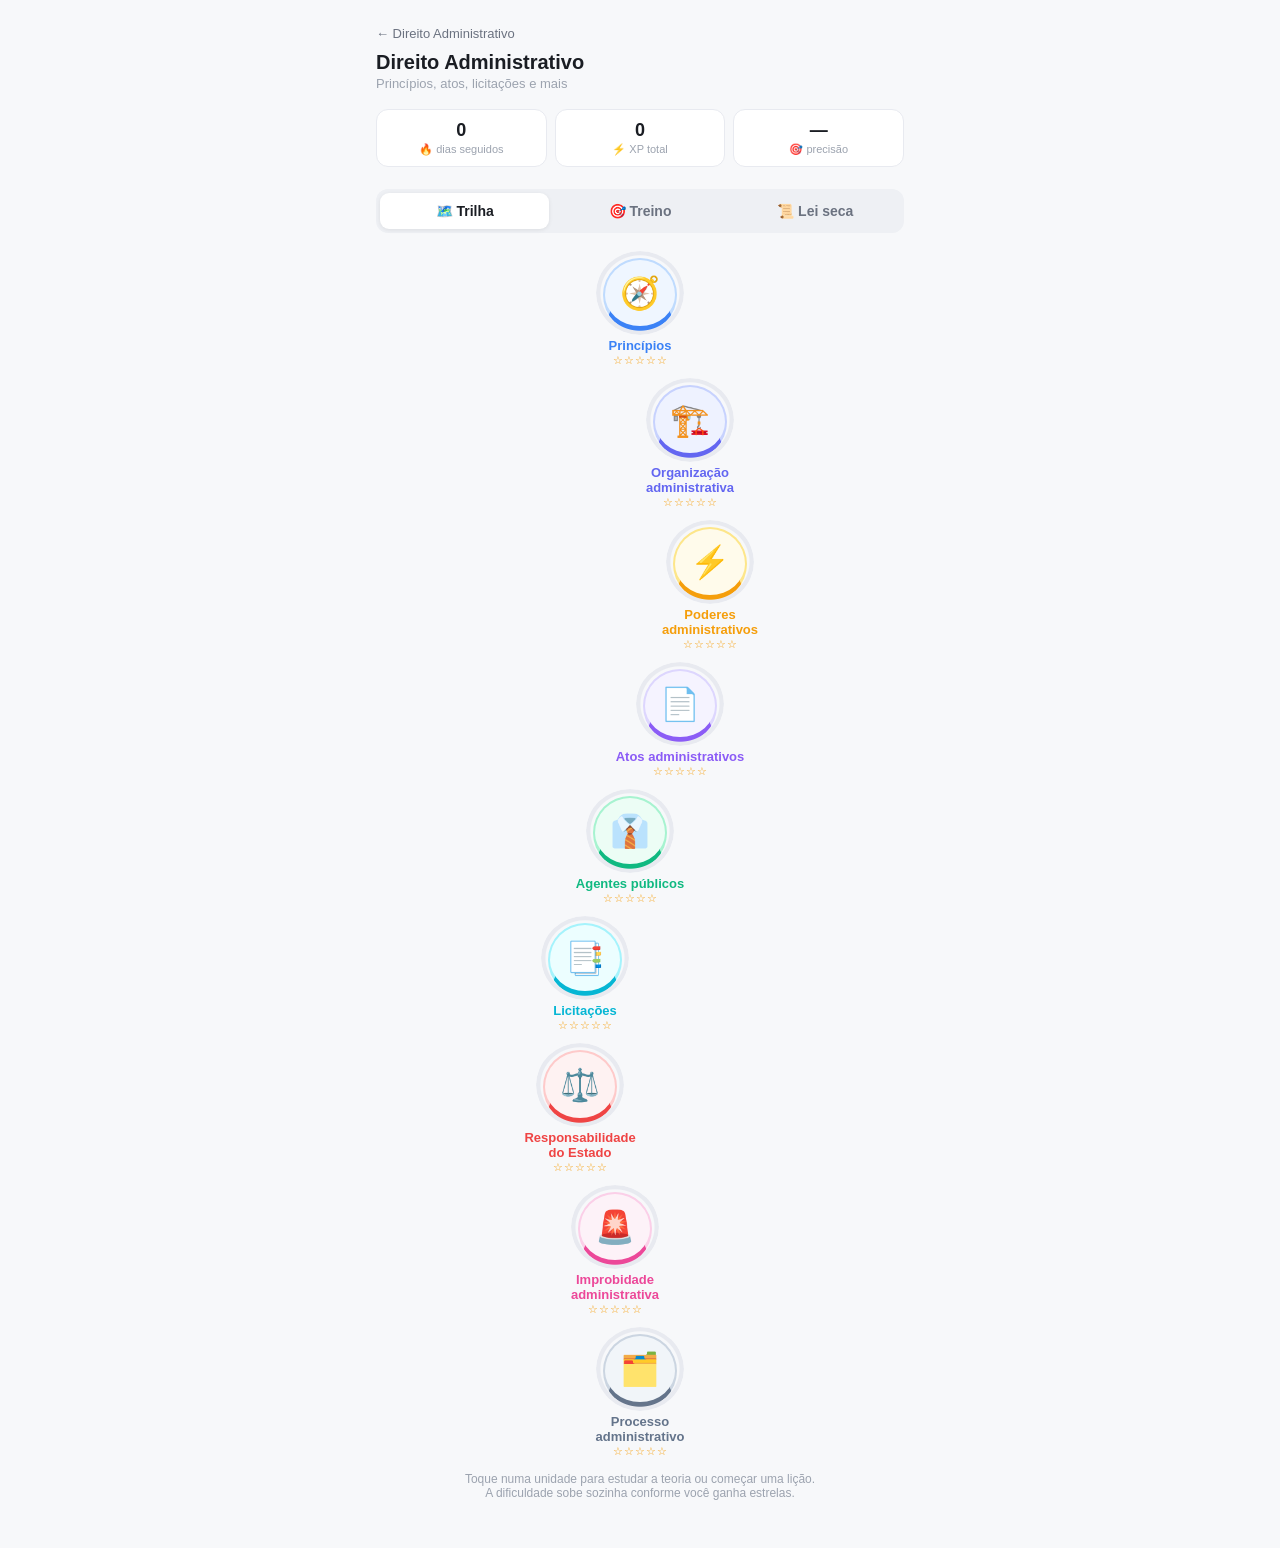
==== administrativo.html @ 8ebe8357 "Adiciona Direito Administrativo: trilha, treino e lei seca - Nova matéria no hub: Direito Administra" ====
<!DOCTYPE html>
<html lang="pt-BR">
<head>
  <meta charset="UTF-8" />
  <meta name="viewport" content="width=device-width, initial-scale=1.0, maximum-scale=1.0, user-scalable=no" />
  <meta name="theme-color" content="#0F766E" />
  <title>Direito Administrativo — Treino para Concursos</title>

  <!-- PWA -->
  <link rel="manifest" href="manifest.json" />
  <link rel="apple-touch-icon" href="icons/icon-192.png" />
  <meta name="apple-mobile-web-app-capable" content="yes" />
  <meta name="apple-mobile-web-app-status-bar-style" content="default" />
  <meta name="apple-mobile-web-app-title" content="Administrativo" />

  <link rel="stylesheet" href="duo.css" />
</head>
<body>
  <div id="app"></div>

  <script src="juridico-core.js"></script>
  <script src="administrativo-engine.js"></script>
  <script src="duo.js"></script>
  <script>
    DuoGame({
      storeKey: "administrativo-v1",
      title: "Direito Administrativo",
      subtitle: "Princípios, atos, licitações e mais",
      backHref: "./#administrativo", backLabel: "← Direito Administrativo",
      engine: AdministrativoEngine,
      diffDesc: { easy: "O essencial", medium: "Mais detalhes", hard: "Pegadinhas" },
    });
  </script>
</body>
</html>
---- duo.css ----
/* Estilos compartilhados dos jogos estilo Duolingo (trilha, quiz, resultados) */
    /* ── Reset & Base ─────────────────────────────── */
    *, *::before, *::after { box-sizing: border-box; margin: 0; padding: 0; }

    html, body {
      font-family: -apple-system, BlinkMacSystemFont, "Segoe UI", Roboto, sans-serif;
      background: #F7F8FA;
      color: #1A1D23;
      min-height: 100vh;
      -webkit-tap-highlight-color: transparent;
      -webkit-font-smoothing: antialiased;
    }
    button { font-family: inherit; cursor: pointer; border: none; background: none; color: inherit; }

    .screen { display: none; }
    .screen.active { display: block; }
    .container { max-width: 560px; margin: 0 auto; padding: 1.5rem 1rem 3rem; }
    .sec-label {
      font-size: 11px; font-weight: 700; color: #6B7280;
      text-transform: uppercase; letter-spacing: .8px; margin-bottom: 8px;
    }
    .section { margin-bottom: 1.4rem; }
    .muted { color: #6B7280; font-size: 13px; }

    /* ── Header ────────────────────────────────────── */
    .back-link { font-size: 13px; color: #6B7280; text-decoration: none; display: inline-block; margin-bottom: 10px; }
    .app-header { margin-bottom: 1.1rem; }
    .app-title  { font-size: 20px; font-weight: 700; }
    .app-sub    { font-size: 13px; color: #9CA3AF; margin-top: 2px; }

    .stats-row { display: flex; gap: 8px; margin-bottom: 1.4rem; }
    .stat {
      flex: 1; background: #fff; border: 1px solid #E8EAF0; border-radius: 12px;
      padding: 10px 8px; text-align: center;
    }
    .stat-val { font-size: 18px; font-weight: 700; }
    .stat-lbl { font-size: 11px; color: #9CA3AF; margin-top: 2px; }

    /* ── Trilha (path) ─────────────────────────────── */
    .path { display: flex; flex-direction: column; align-items: center; gap: 18px; padding: 6px 0 4px; }
    .node { display: flex; flex-direction: column; align-items: center; width: 130px; }
    .node-btn {
      width: 74px; height: 74px; border-radius: 50%;
      font-size: 32px; display: flex; align-items: center; justify-content: center;
      border: 2px solid; border-bottom-width: 6px;
      transition: transform .1s;
      position: relative;
    }
    .node-btn:active { transform: translateY(3px); border-bottom-width: 3px; }
    .node-name { font-size: 13px; font-weight: 700; margin-top: 6px; text-align: center; }
    .node-stars { font-size: 11px; letter-spacing: 1px; color: #F59E0B; margin-top: 1px; }
    .node-ring {
      position: absolute; inset: -9px; border-radius: 50%;
      background: conic-gradient(var(--c) calc(var(--p) * 1%), #E8EAF0 0);
      -webkit-mask: radial-gradient(farthest-side, transparent calc(100% - 5px), #000 calc(100% - 4px));
              mask: radial-gradient(farthest-side, transparent calc(100% - 5px), #000 calc(100% - 4px));
    }

    /* ── Config buttons (estilo mental math) ───────── */
    .topics-grid { display: grid; grid-template-columns: repeat(auto-fill, minmax(150px, 1fr)); gap: 8px; }
    .topic-chip {
      padding: 10px 12px; border-radius: 10px; border: 1px solid #E8EAF0;
      background: #fff; color: #9CA3AF; text-align: left; transition: all .15s;
      display: flex; align-items: center; gap: 8px; font-size: 13px; font-weight: 600;
    }
    .topic-chip .ic { font-size: 18px; filter: grayscale(1); opacity: .6; }
    .topic-chip.active .ic { filter: none; opacity: 1; }
    .ops-hint { font-size: 12px; color: #9CA3AF; margin-top: 6px; }

    .row-3 { display: flex; gap: 8px; }
    .diff-btn {
      flex: 1; padding: 10px 8px; border-radius: 10px; border: 1px solid #E8EAF0;
      background: #fff; text-align: center; transition: all .15s;
    }
    .diff-btn .btn-title { font-size: 13px; font-weight: 600; color: #1A1D23; }
    .diff-btn .btn-desc  { font-size: 11px; color: #9CA3AF; margin-top: 2px; }
    .diff-btn.active { border: 1.5px solid #10B981; background: #ECFDF5; }
    .diff-btn.active .btn-title, .diff-btn.active .btn-desc { color: #059669; }

    .numq-row { display: flex; gap: 8px; }
    .numq-btn {
      flex: 1; padding: 11px 0; border-radius: 10px; border: 1px solid #E8EAF0;
      background: #fff; font-size: 15px; font-weight: 600; transition: all .15s;
    }
    .numq-btn.active { border: 1.5px solid #8B5CF6; background: #F5F3FF; color: #8B5CF6; }

    .toggle-row { display: flex; gap: 8px; }
    .toggle-btn {
      flex: 1; padding: 11px 12px; border-radius: 12px; border: 1px solid #E8EAF0;
      background: #fff; text-align: left; transition: all .15s;
    }
    .toggle-btn .btn-title { font-size: 13px; font-weight: 600; }
    .toggle-btn .btn-desc  { font-size: 11px; margin-top: 2px; color: #9CA3AF; }
    .toggle-btn.active { border: 1.5px solid #EF4444; background: #FEF2F2; color: #DC2626; }
    .toggle-btn.active .btn-desc { color: #DC2626; opacity: .8; }

    /* ── Botões 3D (estilo Duolingo) ───────────────── */
    .btn-3d {
      width: 100%; padding: 15px; border-radius: 14px;
      font-size: 15px; font-weight: 800; letter-spacing: .5px; text-transform: uppercase;
      color: #fff; background: #3B82F6; border-bottom: 4px solid #2563EB;
      transition: transform .08s, opacity .15s;
    }
    .btn-3d:active { transform: translateY(2px); border-bottom-width: 2px; }
    .btn-3d:disabled, .btn-3d.green:disabled, .btn-3d.red:disabled { background: #E5E7EB; border-bottom-color: #D1D5DB; color: #9CA3AF; cursor: default; transform: none; }
    .btn-3d.green { background: #22C55E; border-bottom-color: #16A34A; }
    .btn-3d.red   { background: #EF4444; border-bottom-color: #DC2626; }
    .btn-3d.ghost { background: #fff; color: #3B82F6; border: 2px solid #E5E7EB; border-bottom-width: 4px; }

    /* ── QUIZ ──────────────────────────────────────── */
    .quiz-top { display: flex; align-items: center; gap: 12px; margin-bottom: 1rem; }
    .btn-close { font-size: 22px; color: #9CA3AF; padding: 2px 4px; }
    .progress-bg { flex: 1; height: 14px; background: #E8EAF0; border-radius: 8px; overflow: hidden; }
    .progress-fill { height: 100%; background: #22C55E; border-radius: 8px; transition: width .35s; position: relative; }
    .progress-fill::after {
      content: ""; position: absolute; left: 8px; right: 8px; top: 3px; height: 3px;
      background: rgba(255,255,255,.35); border-radius: 2px;
    }
    .hearts { font-size: 15px; font-weight: 700; color: #EF4444; white-space: nowrap; }
    .quiz-meta { display: flex; justify-content: space-between; align-items: center; margin-bottom: .9rem; }
    .op-badge { display: inline-block; font-size: 12px; font-weight: 600; padding: 4px 10px; border-radius: 6px; border: 1px solid; }
    .quiz-timer { font-size: 13px; color: #9CA3AF; font-variant-numeric: tabular-nums; }
    .combo { font-size: 12px; font-weight: 700; color: #F59E0B; margin-left: 8px; }

    .question-card {
      background: #fff; border: 1px solid #E8EAF0; border-radius: 16px;
      padding: 1.25rem 1.1rem; margin-bottom: 1rem; box-shadow: 0 1px 6px rgba(0,0,0,.05);
      font-size: 16px; line-height: 1.5;
    }
    .q-kind { font-size: 12px; color: #9CA3AF; margin-bottom: 8px; }
    .sentence {
      margin-top: 10px; padding: 12px 14px; border-radius: 10px;
      background: #F7F8FA; border-left: 4px solid #8B5CF6;
      font-size: 17px; font-weight: 600; line-height: 1.45;
    }
    .fx { font-family: "SF Mono", ui-monospace, Menlo, Consolas, monospace; letter-spacing: .3px; }
    .sentence.fx { font-size: 19px; text-align: center; }
    .defs {
      font-size: 14px; background: #F5F3FF; border: 1px solid #DDD6FE; color: #5B21B6;
      border-radius: 10px; padding: 8px 12px; margin-bottom: 10px; line-height: 1.6;
    }
    ol.prem { margin: 8px 0 8px 22px; }
    ol.prem li { margin-bottom: 4px; }

    .options { display: flex; flex-direction: column; gap: 10px; margin-bottom: 7.5rem; }
    .opt {
      display: flex; align-items: center; gap: 12px; text-align: left;
      padding: 13px 14px; border-radius: 14px; background: #fff;
      border: 2px solid #E5E7EB; border-bottom-width: 4px;
      font-size: 15px; line-height: 1.4; transition: background .1s, border-color .1s;
    }
    .opt:active:not(:disabled) { transform: translateY(1px); }
    .opt .key {
      flex: none; width: 28px; height: 28px; border-radius: 8px; border: 2px solid #E5E7EB;
      display: flex; align-items: center; justify-content: center; font-size: 12px; font-weight: 700; color: #9CA3AF;
    }
    .opt.selected { border-color: #93C5FD; background: #EFF6FF; color: #1D4ED8; }
    .opt.selected .key { border-color: #93C5FD; color: #1D4ED8; }
    .opt.right { border-color: #86EFAC; background: #F0FDF4; color: #15803D; }
    .opt.right .key { border-color: #86EFAC; color: #15803D; }
    .opt.wrong { border-color: #FCA5A5; background: #FEF2F2; color: #B91C1C; }
    .opt.wrong .key { border-color: #FCA5A5; color: #B91C1C; }
    .opt:disabled { cursor: default; }

    /* ── Feedback sheet ────────────────────────────── */
    .sheet {
      position: fixed; left: 0; right: 0; bottom: 0; z-index: 10;
      background: #fff; border-top: 2px solid #E5E7EB;
      padding: 14px 16px calc(16px + env(safe-area-inset-bottom));
    }
    .sheet-inner { max-width: 560px; margin: 0 auto; }
    .sheet.ok  { background: #DCFCE7; border-top-color: #BBF7D0; }
    .sheet.bad { background: #FEE2E2; border-top-color: #FECACA; }
    .fb-title { font-size: 19px; font-weight: 800; margin-bottom: 4px; display: none; }
    .sheet.ok .fb-title  { color: #15803D; display: block; }
    .sheet.bad .fb-title { color: #B91C1C; display: block; }
    .fb-answer { font-size: 14px; color: #991B1B; margin-bottom: 10px; display: none; line-height: 1.4; }
    .sheet.bad .fb-answer { display: block; }
    .sheet-actions { display: flex; gap: 10px; }
    .sheet-actions .btn-3d { flex: 1; }
    .btn-explain {
      flex: none !important; width: auto !important; padding: 15px 14px;
      background: #fff; color: #B91C1C; border: 2px solid #FECACA; border-bottom-width: 4px; text-transform: none;
    }
    .sheet.ok .btn-explain { color: #15803D; border-color: #BBF7D0; }
    .explain-panel {
      display: none; max-height: 52vh; overflow-y: auto; margin-bottom: 12px;
      background: #fff; border-radius: 12px; padding: 12px; font-size: 14px; line-height: 1.5;
      border: 1px solid rgba(0,0,0,.06);
    }
    .explain-panel.show { display: block; }

    /* ── Explicações ───────────────────────────────── */
    .ex-sec { margin-bottom: 12px; }
    .ex-sec:last-child { margin-bottom: 0; }
    .ex-title { font-size: 11px; font-weight: 800; text-transform: uppercase; letter-spacing: .7px; color: #8B5CF6; margin-bottom: 6px; }
    .ex-sec p { margin-bottom: 6px; }
    .ex-rule { background: #F7F8FA; border-left: 3px solid #8B5CF6; border-radius: 6px; padding: 6px 10px; }
    .ex-wrong .ex-title { color: #DC2626; }
    .ex-wrong .ex-rule  { border-left-color: #EF4444; background: #FEF2F2; }
    .yours { padding: 8px 10px; border-radius: 8px; margin-bottom: 6px; font-size: 14px; }
    .yours.bad  { background: #FEF2F2; color: #B91C1C; }
    .yours.good { background: #F0FDF4; color: #15803D; }
    ol.steps { margin-left: 20px; }
    ol.steps li { margin-bottom: 4px; }
    .tv { display: inline-block; min-width: 20px; padding: 0 5px; border-radius: 5px; font-weight: 800; font-size: 13px; text-align: center; }
    .tv-v { background: #DCFCE7; color: #15803D; }
    .tv-f { background: #FEE2E2; color: #B91C1C; }
    .tt-wrap { overflow-x: auto; margin: 6px 0 8px; }
    .tt { border-collapse: collapse; font-size: 13px; font-family: ui-monospace, Menlo, Consolas, monospace; }
    .tt th, .tt td { border: 1px solid #E5E7EB; padding: 4px 8px; text-align: center; white-space: nowrap; }
    .tt th { background: #F7F8FA; font-weight: 700; }
    .tt th.hl { background: #F5F3FF; color: #6D28D9; }
    .tt td.cv { color: #15803D; }
    .tt td.cf { color: #B91C1C; }
    .tt td.hl { font-weight: 800; background: #FAF5FF; }
    .tt tr.mark td { background: #FEF9C3; }

    /* ── RESULTS ───────────────────────────────────── */
    .score-hero { text-align: center; margin-bottom: 1.4rem; }
    .score-emoji { font-size: 48px; }
    .score-pct  { font-size: 54px; font-weight: 800; line-height: 1.1; }
    .score-sub  { font-size: 14px; color: #6B7280; margin-top: 4px; }
    .score-xp {
      display: inline-block; margin-top: 10px; padding: 6px 14px; background: #FFFBEB;
      border: 1px solid #FDE68A; border-radius: 8px; font-size: 13px; color: #D97706; font-weight: 700;
    }
    .metrics-grid { display: grid; grid-template-columns: 1fr 1fr 1fr; gap: 8px; margin-bottom: 1.25rem; }
    .metric-card { background: #fff; border: 1px solid #E8EAF0; border-radius: 10px; padding: 12px 8px; text-align: center; }
    .metric-val { font-size: 20px; font-weight: 700; }
    .metric-lbl { font-size: 11px; color: #9CA3AF; margin-top: 3px; }
    .card { background: #fff; border: 1px solid #E8EAF0; border-radius: 12px; padding: 1rem; margin-bottom: 1.1rem; }
    .card-title { font-size: 11px; font-weight: 700; color: #9CA3AF; text-transform: uppercase; letter-spacing: .8px; margin-bottom: 10px; }
    .breakdown-row { display: flex; align-items: center; gap: 10px; margin-bottom: 8px; }
    .breakdown-row:last-child { margin-bottom: 0; }
    .breakdown-sym { font-size: 14px; min-width: 24px; text-align: center; }
    .breakdown-name { font-size: 12px; min-width: 92px; color: #374151; }
    .bar-bg { flex: 1; height: 6px; background: #F0F2F7; border-radius: 3px; }
    .bar-fill { height: 6px; border-radius: 3px; transition: width .5s; }
    .breakdown-cnt { font-size: 12px; color: #6B7280; min-width: 36px; text-align: right; }
    .history { background: #fff; border: 1px solid #E8EAF0; border-radius: 12px; overflow: hidden; margin-bottom: 1.4rem; }
    .history-row { border-bottom: 1px solid #F0F2F7; }
    .history-row:last-child { border-bottom: none; }
    .history-head { display: flex; align-items: center; gap: 10px; padding: 10px 14px; width: 100%; text-align: left; }
    .history-sym { font-size: 14px; }
    .history-q { flex: 1; font-size: 13px; color: #374151; line-height: 1.35; }
    .history-res { font-size: 14px; font-weight: 700; }
    .history-res.ok { color: #059669; }
    .history-res.bad { color: #EF4444; }
    .history-body { display: none; padding: 0 14px 12px; font-size: 14px; line-height: 1.5; }
    .history-row.open .history-body { display: block; }
    .history-hint { font-size: 12px; color: #9CA3AF; text-align: center; margin: -0.8rem 0 1rem; }
    .action-col { display: flex; flex-direction: column; gap: 10px; }

    /* ── Modal (teoria / tópico) ───────────────────── */
    .modal-bg {
      position: fixed; inset: 0; background: rgba(17,24,39,.45); z-index: 20;
      display: none; align-items: flex-end; justify-content: center;
    }
    .modal-bg.show { display: flex; }
    .modal {
      background: #fff; width: 100%; max-width: 560px; max-height: 88vh; overflow-y: auto;
      border-radius: 20px 20px 0 0; padding: 18px 16px calc(18px + env(safe-area-inset-bottom));
      font-size: 14px; line-height: 1.5;
    }
    .modal-head { display: flex; align-items: center; gap: 10px; margin-bottom: 12px; }
    .modal-icon { font-size: 30px; }
    .modal-title { font-size: 18px; font-weight: 800; flex: 1; }
    .modal-desc { color: #6B7280; margin-bottom: 14px; }
    .modal .action-col { margin-top: 14px; }
    .level-bar { height: 8px; background: #F0F2F7; border-radius: 4px; margin: 6px 0 4px; overflow: hidden; }
    .level-fill { height: 100%; border-radius: 4px; }
  

    /* ── Abas Trilha / Treino ──────────────────────── */
    .tabs { display: flex; gap: 6px; background: #EEF0F4; padding: 4px; border-radius: 12px; margin-bottom: 1.2rem; }
    .tab {
      flex: 1; padding: 10px 8px; border-radius: 9px; font-size: 14px; font-weight: 700; color: #6B7280;
      transition: background .15s, color .15s;
    }
    .tab.active { background: #fff; color: #1A1D23; box-shadow: 0 1px 4px rgba(0,0,0,.08); }
    .tab-panel { display: none; }
    .tab-panel.active { display: block; }
    .path-hint { font-size: 12px; color: #9CA3AF; text-align: center; margin-top: 10px; }

    /* ── Dinâmica: chips (ex.: sílabas) ────────────── */
    .chips { display: flex; flex-wrap: wrap; justify-content: center; gap: 10px; margin: .5rem 0 7.5rem; }
    .chip {
      min-width: 58px; padding: 14px 16px; border-radius: 14px; background: #fff;
      border: 2px solid #E5E7EB; border-bottom-width: 4px; font-size: 20px; font-weight: 700;
    }
    .chip.selected { border-color: #93C5FD; background: #EFF6FF; color: #1D4ED8; }
    .chip.right { border-color: #86EFAC; background: #F0FDF4; color: #15803D; }
    .chip.wrong { border-color: #FCA5A5; background: #FEF2F2; color: #B91C1C; }
    .chip:disabled { cursor: default; }

    /* ── Dinâmica: letras (ex.: onde vai o acento) ─── */
    .tiles { display: flex; flex-wrap: wrap; justify-content: center; gap: 6px; margin: .5rem 0 1rem; }
    .tile {
      width: 42px; height: 52px; border-radius: 10px; background: #fff;
      border: 2px solid #E5E7EB; border-bottom-width: 4px; font-size: 24px; font-weight: 700;
    }
    .tile.off { background: transparent; border-color: transparent; color: #6B7280; cursor: default; }
    .tile.selected { border-color: #93C5FD; background: #EFF6FF; color: #1D4ED8; }
    .tile.right { border-color: #86EFAC; background: #F0FDF4; color: #15803D; }
    .tile.wrong { border-color: #FCA5A5; background: #FEF2F2; color: #B91C1C; }
    .tile-extra { display: flex; justify-content: center; margin-bottom: 7.5rem; }
    .tile-extra .opt { justify-content: center; min-width: 180px; }

    /* ── Dinâmica: separar sílabas ─────────────────── */
    .split { display: flex; flex-wrap: wrap; justify-content: center; align-items: center; margin: .8rem 0 .4rem; row-gap: 10px; }
    .split .ch { font-size: 30px; font-weight: 700; padding: 0 1px; }
    .gap {
      width: 22px; height: 46px; border-radius: 8px; display: flex; align-items: center; justify-content: center;
      font-size: 26px; font-weight: 800; color: transparent; position: relative;
    }
    .gap::before { content: ""; position: absolute; top: 8px; bottom: 8px; width: 2px; border-radius: 1px; background: #E5E7EB; }
    .gap.on { color: #1D4ED8; }
    .gap.on::before, .gap.right::before, .gap.wrong::before, .gap.missed::before { display: none; }
    .gap.right { color: #15803D; }
    .gap.wrong { color: #DC2626; }
    .gap.missed { color: #F59E0B; }
    .split-hint { font-size: 12px; color: #9CA3AF; text-align: center; margin-bottom: 7.5rem; }

    /* ── Dinâmica: ligar pares ─────────────────────── */
    .match { display: grid; grid-template-columns: 1fr 1fr; gap: 10px; margin-bottom: 7.5rem; }
    .match-col { display: flex; flex-direction: column; gap: 10px; }
    .m-item {
      padding: 14px 10px; border-radius: 14px; background: #fff; border: 2px solid #E5E7EB; border-bottom-width: 4px;
      font-size: 15px; font-weight: 600; text-align: center; transition: background .1s, border-color .1s, opacity .2s;
    }
    .m-item.selected { border-color: #93C5FD; background: #EFF6FF; color: #1D4ED8; }
    .m-item.done { border-color: #BBF7D0; background: #F0FDF4; color: #15803D; opacity: .55; cursor: default; }
    .m-item.bad { border-color: #FCA5A5; background: #FEF2F2; color: #B91C1C; }
    .hl-letters { color: #8B5CF6; text-decoration: underline; text-underline-offset: 4px; }

    /* ── Dinâmica: resposta digitada ───────────────── */
    .answer-row { margin-bottom: 7.5rem; }
    .answer-input {
      width: 100%; font-size: 26px; font-weight: 700; padding: 14px 16px; border-radius: 14px;
      border: 2px solid #E5E7EB; border-bottom-width: 4px; background: #fff; color: #1A1D23;
      text-align: center; outline: none; font-family: inherit; -webkit-appearance: none;
    }
    .answer-input:focus { border-color: #93C5FD; }
    .answer-input.correct { border-color: #86EFAC; background: #F0FDF4; color: #15803D; }
    .answer-input.wrong   { border-color: #FCA5A5; background: #FEF2F2; color: #B91C1C; }

    /* ── Atalho para outro modo de treino ──────────── */
    .train-link {
      display: flex; align-items: center; gap: 12px; padding: 14px; text-decoration: none; color: inherit;
      background: #fff; border: 2px solid #E8EAF0; border-bottom-width: 5px; border-radius: 16px;
    }
    .train-link-icon { font-size: 28px; }
    .train-link-body { flex: 1; display: flex; flex-direction: column; gap: 2px; font-size: 15px; }
    .train-link-body span { font-size: 12px; color: #6B7280; }
    .train-link .arrow { font-size: 20px; color: #D1D5DB; }

    /* ── Lei seca ──────────────────────────────────── */
    .law-intro { font-size: 13px; color: #6B7280; line-height: 1.5; margin-bottom: 1rem; }
    .law-block { background: #fff; border: 1px solid #E8EAF0; border-radius: 14px; padding: 14px; margin-bottom: 10px; }
    .law-head { display: flex; flex-direction: column; gap: 2px; }
    .law-ref { font-size: 11px; font-weight: 800; color: #B45309; text-transform: uppercase; letter-spacing: .6px; }
    .law-label { font-size: 16px; font-weight: 700; }
    .law-meta { font-size: 12px; color: #9CA3AF; margin: 4px 0 10px; }
    .law-actions { display: flex; gap: 8px; }
    .law-actions .btn-3d { flex: 1; padding: 11px 8px; font-size: 13px; text-transform: none; }
    .law-text { font-family: Georgia, "Times New Roman", serif; font-size: 16px; line-height: 1.6; font-weight: 400; border-left-color: #B45309; }
    .law-cite { display: block; font-size: 11px; font-weight: 800; color: #B45309; text-transform: uppercase; letter-spacing: .6px; margin-bottom: 4px; font-family: inherit; }
    .blank { display: inline-block; min-width: 80px; border-bottom: 2px solid #B45309; color: transparent; }

    /* ── Flashcards ────────────────────────────────── */
    .fc-title { font-size: 13px; font-weight: 700; color: #B45309; margin-bottom: 12px; }
    .fc-card {
      display: block; width: 100%; min-height: 300px; text-align: left; cursor: pointer;
      background: #fff; border: 2px solid #E8EAF0; border-bottom-width: 6px; border-radius: 20px;
      padding: 20px 18px; margin-bottom: 14px; font-size: 16px; line-height: 1.55;
    }
    .fc-card .fc-cue { font-size: 19px; font-weight: 700; margin-top: 6px; }
    .fc-back { display: none; margin-top: 16px; padding-top: 14px; border-top: 2px dashed #E5E7EB;
      font-family: Georgia, "Times New Roman", serif; font-size: 16px; }
    .fc-card.flipped .fc-back { display: block; }
    .fc-card.flipped { border-color: #FDE68A; cursor: default; }
    .fc-hint { margin-top: 18px; font-size: 12px; color: #9CA3AF; text-align: center; }
    .fc-card.flipped .fc-hint { display: none; }
    .fc-actions { display: flex; gap: 10px; }
    .fc-actions .btn-3d { flex: 1; text-transform: none; }
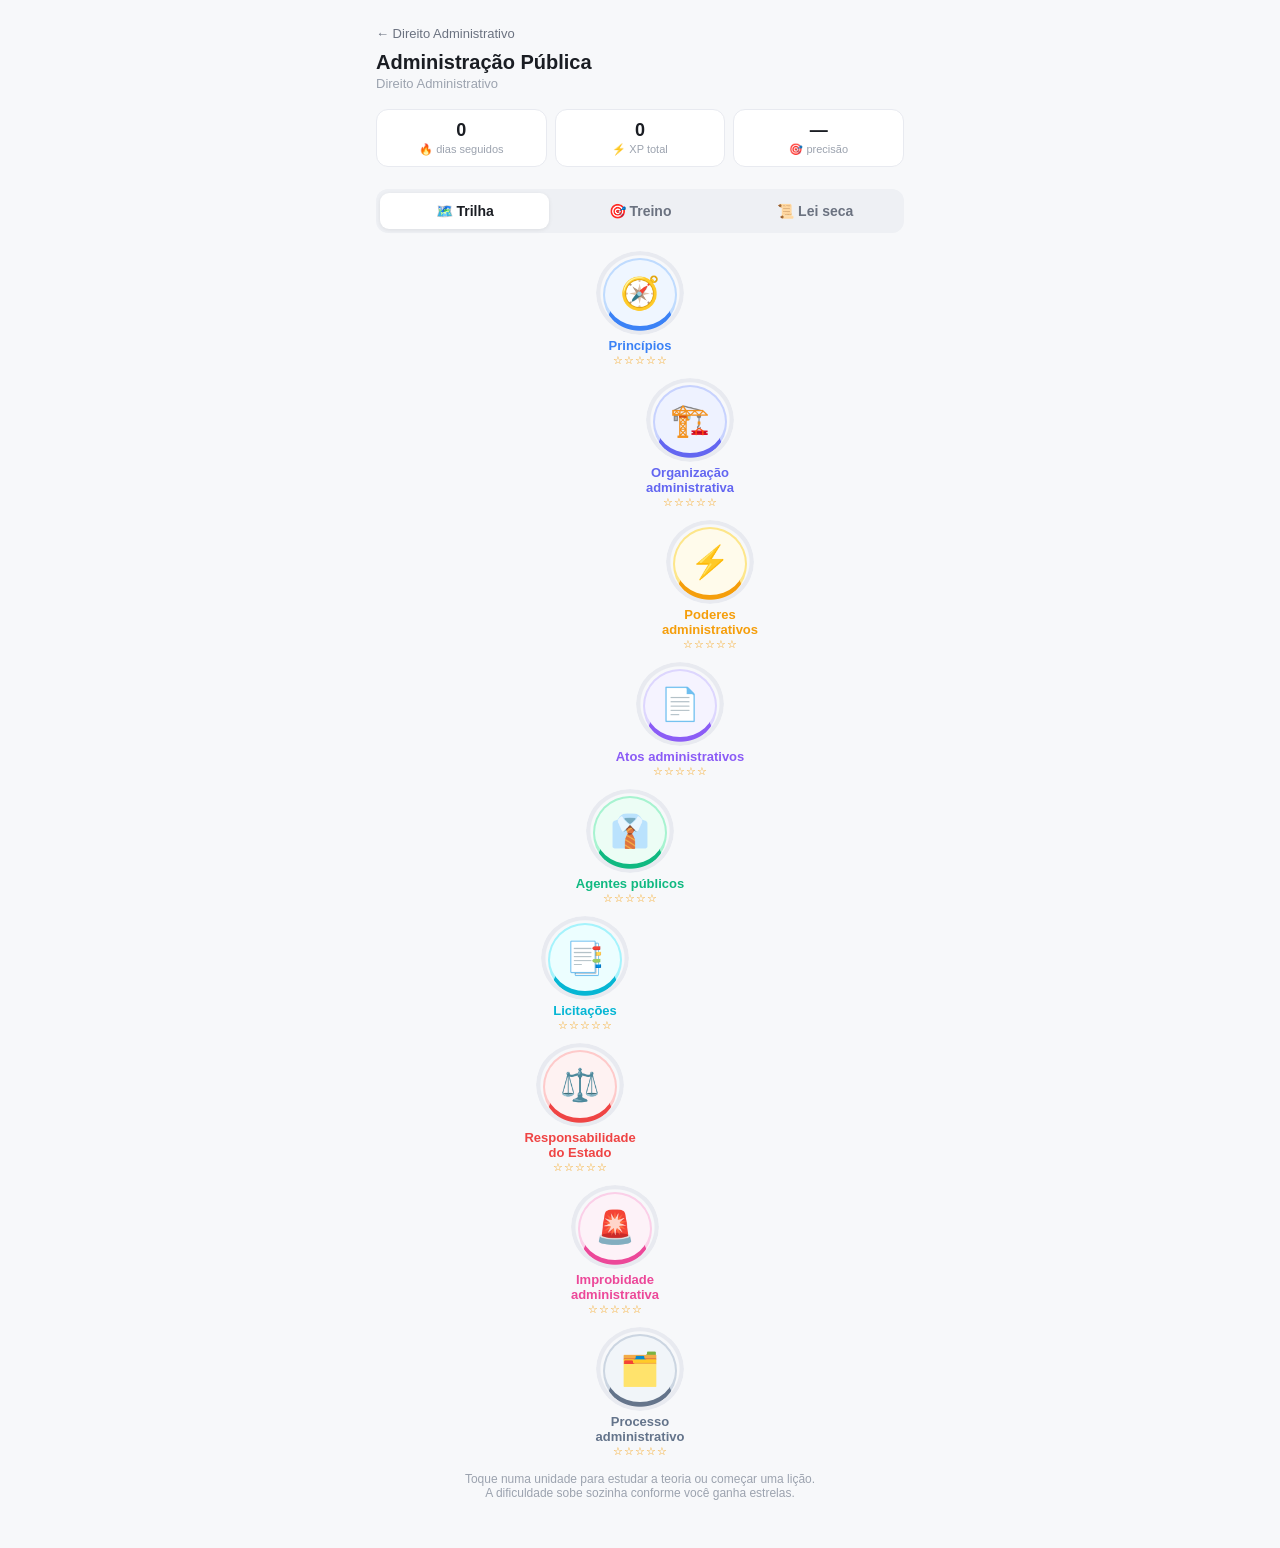
==== commit b7dd3bee: "Progressão por estrelas, menos repetição de questões e nome do tópico do Administrativo - Estrelas p" ====
--- a/administrativo.html
+++ b/administrativo.html
@@ -4,7 +4,7 @@
   <meta charset="UTF-8" />
   <meta name="viewport" content="width=device-width, initial-scale=1.0, maximum-scale=1.0, user-scalable=no" />
   <meta name="theme-color" content="#0F766E" />
-  <title>Direito Administrativo — Treino para Concursos</title>
+  <title>Administração Pública — Direito Administrativo</title>
 
   <!-- PWA -->
   <link rel="manifest" href="manifest.json" />
@@ -24,8 +24,8 @@
   <script>
     DuoGame({
       storeKey: "administrativo-v1",
-      title: "Direito Administrativo",
-      subtitle: "Princípios, atos, licitações e mais",
+      title: "Administração Pública",
+      subtitle: "Direito Administrativo",
       backHref: "./#administrativo", backLabel: "← Direito Administrativo",
       engine: AdministrativoEngine,
       diffDesc: { easy: "O essencial", medium: "Mais detalhes", hard: "Pegadinhas" },
--- a/duo.css
+++ b/duo.css
@@ -384,3 +384,10 @@
     .fc-card.flipped .fc-hint { display: none; }
     .fc-actions { display: flex; gap: 10px; }
     .fc-actions .btn-3d { flex: 1; text-transform: none; }
+
+    /* ── Estrelas (progressão) ─────────────────────── */
+    .star-box { border-radius: 12px; padding: 12px 14px; margin-bottom: 1.1rem; font-size: 14px; line-height: 1.45; }
+    .star-box:empty { display: none; }
+    .star-box.ok { background: #FFFBEB; border: 1px solid #FDE68A; color: #92400E; }
+    .star-box.pending { background: #EFF6FF; border: 1px solid #BFDBFE; color: #1E40AF; }
+    .star-rule { font-size: 12px; color: #6B7280; margin-top: 6px; }
